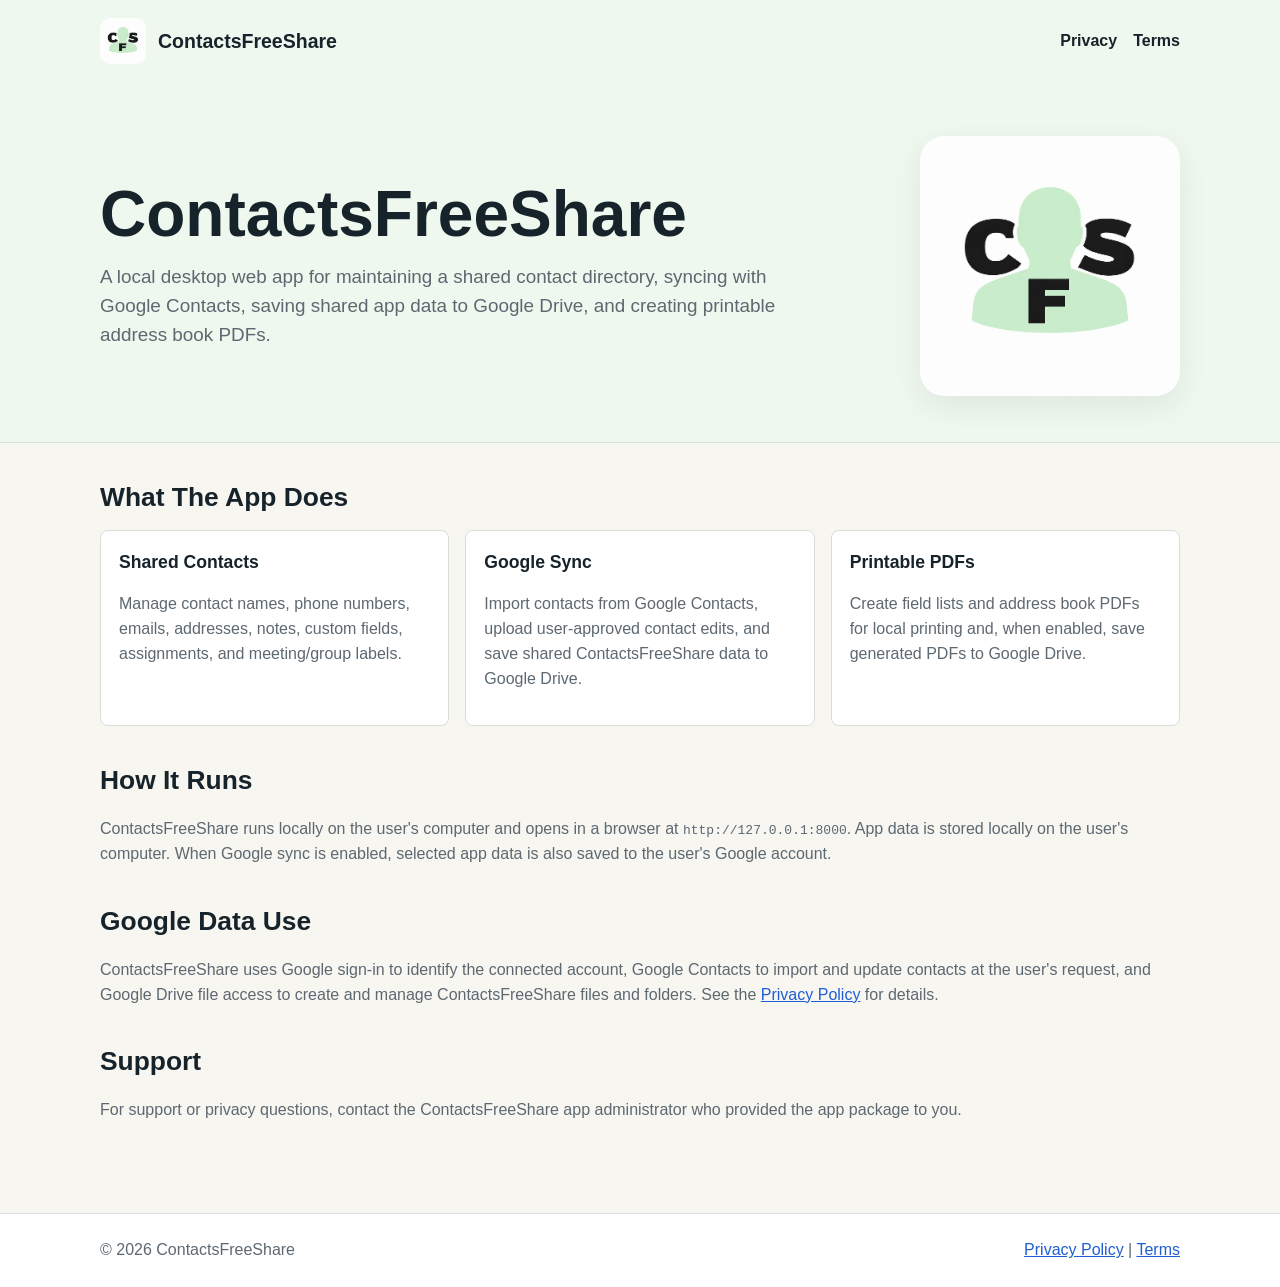
==== index.html @ a6696a9a "Create ContactsFreeShare public site" ====
<!doctype html>
<html lang="en">
  <head>
    <meta charset="utf-8">
    <meta name="viewport" content="width=device-width, initial-scale=1">
    <title>ContactsFreeShare</title>
    <meta name="description" content="ContactsFreeShare is a local desktop app for shared contact directories, Google Contacts sync, Google Drive shared app data, and printable address book PDFs.">
    <link rel="stylesheet" href="/assets/site.css">
  </head>
  <body>
    <header class="site-header">
      <nav class="site-nav" aria-label="Main navigation">
        <a class="brand" href="/">
          <img src="/assets/contactsfreeshare-icon.png" alt="ContactsFreeShare icon">
          <span>ContactsFreeShare</span>
        </a>
        <div class="nav-links">
          <a href="/privacy/">Privacy</a>
          <a href="/terms/">Terms</a>
        </div>
      </nav>
      <section class="hero">
        <div>
          <h1>ContactsFreeShare</h1>
          <p>
            A local desktop web app for maintaining a shared contact directory,
            syncing with Google Contacts, saving shared app data to Google Drive,
            and creating printable address book PDFs.
          </p>
        </div>
        <img class="hero-icon" src="/assets/contactsfreeshare-icon.png" alt="ContactsFreeShare app icon">
      </section>
    </header>

    <main>
      <section class="section">
        <h2>What The App Does</h2>
        <div class="grid">
          <article class="card">
            <h3>Shared Contacts</h3>
            <p>Manage contact names, phone numbers, emails, addresses, notes, custom fields, assignments, and meeting/group labels.</p>
          </article>
          <article class="card">
            <h3>Google Sync</h3>
            <p>Import contacts from Google Contacts, upload user-approved contact edits, and save shared ContactsFreeShare data to Google Drive.</p>
          </article>
          <article class="card">
            <h3>Printable PDFs</h3>
            <p>Create field lists and address book PDFs for local printing and, when enabled, save generated PDFs to Google Drive.</p>
          </article>
        </div>
      </section>

      <section class="section">
        <h2>How It Runs</h2>
        <p>
          ContactsFreeShare runs locally on the user's computer and opens in a browser at
          <code>http://127.0.0.1:8000</code>. App data is stored locally on the user's computer.
          When Google sync is enabled, selected app data is also saved to the user's Google account.
        </p>
      </section>

      <section class="section">
        <h2>Google Data Use</h2>
        <p>
          ContactsFreeShare uses Google sign-in to identify the connected account, Google Contacts
          to import and update contacts at the user's request, and Google Drive file access to create
          and manage ContactsFreeShare files and folders. See the <a href="/privacy/">Privacy Policy</a>
          for details.
        </p>
      </section>

      <section class="section">
        <h2>Support</h2>
        <p>
          For support or privacy questions, contact the ContactsFreeShare app administrator who provided
          the app package to you.
        </p>
      </section>
    </main>

    <footer class="site-footer">
      <div class="site-footer-inner">
        <span>&copy; 2026 ContactsFreeShare</span>
        <span><a href="/privacy/">Privacy Policy</a> | <a href="/terms/">Terms</a></span>
      </div>
    </footer>
  </body>
</html>
---- assets/site.css ----
:root {
  --ink: #17232a;
  --muted: #5d6870;
  --line: #d8ded8;
  --panel: #ffffff;
  --soft: #eff8ef;
  --accent: #1f6f43;
  --blue: #1f5ed7;
  --warn: #b63e2f;
}

* {
  box-sizing: border-box;
}

body {
  margin: 0;
  color: var(--ink);
  background: #f7f6f1;
  font-family: Arial, Helvetica, sans-serif;
  line-height: 1.55;
}

a {
  color: var(--blue);
}

.site-header {
  background: var(--soft);
  border-bottom: 1px solid var(--line);
}

.site-nav {
  width: min(1080px, calc(100% - 32px));
  margin: 0 auto;
  padding: 18px 0;
  display: flex;
  align-items: center;
  justify-content: space-between;
  gap: 18px;
}

.brand {
  display: flex;
  align-items: center;
  gap: 12px;
  color: var(--ink);
  text-decoration: none;
  font-weight: 800;
  font-size: 1.22rem;
}

.brand img {
  width: 46px;
  height: 46px;
  border-radius: 10px;
}

.nav-links {
  display: flex;
  gap: 16px;
  flex-wrap: wrap;
  font-weight: 700;
}

.nav-links a {
  color: var(--ink);
  text-decoration: none;
}

.hero {
  width: min(1080px, calc(100% - 32px));
  margin: 0 auto;
  padding: 54px 0 46px;
  display: grid;
  grid-template-columns: minmax(0, 1fr) 260px;
  align-items: center;
  gap: 40px;
}

.hero h1 {
  margin: 0 0 14px;
  font-size: clamp(2.1rem, 6vw, 4rem);
  line-height: 1.02;
}

.hero p {
  margin: 0;
  max-width: 720px;
  color: var(--muted);
  font-size: 1.18rem;
}

.hero-icon {
  width: 100%;
  max-width: 260px;
  border-radius: 24px;
  background: #fff;
  box-shadow: 0 10px 30px rgba(23, 35, 42, 0.08);
}

main {
  width: min(1080px, calc(100% - 32px));
  margin: 0 auto;
  padding: 34px 0 56px;
}

.section {
  margin-bottom: 34px;
}

.section h2 {
  margin: 0 0 12px;
  font-size: 1.65rem;
}

.grid {
  display: grid;
  grid-template-columns: repeat(3, minmax(0, 1fr));
  gap: 16px;
}

.card {
  background: var(--panel);
  border: 1px solid var(--line);
  border-radius: 8px;
  padding: 18px;
}

.card h3 {
  margin: 0 0 8px;
  font-size: 1.1rem;
}

.card p,
.section p,
.section li {
  color: var(--muted);
}

.policy-page {
  max-width: 860px;
}

.policy-page h1 {
  margin: 0 0 10px;
  font-size: 2.5rem;
  line-height: 1.08;
}

.policy-page h2 {
  margin-top: 30px;
}

.effective-date {
  color: var(--muted);
  font-weight: 700;
}

.notice {
  border-left: 4px solid var(--accent);
  background: #f0f8f1;
  padding: 14px 16px;
  border-radius: 6px;
}

.site-footer {
  border-top: 1px solid var(--line);
  padding: 24px 0;
  color: var(--muted);
  background: #fff;
}

.site-footer-inner {
  width: min(1080px, calc(100% - 32px));
  margin: 0 auto;
  display: flex;
  justify-content: space-between;
  gap: 14px;
  flex-wrap: wrap;
}

@media (max-width: 760px) {
  .site-nav,
  .site-footer-inner {
    align-items: flex-start;
    flex-direction: column;
  }

  .hero {
    grid-template-columns: 1fr;
    padding-top: 38px;
  }

  .hero-icon {
    max-width: 180px;
  }

  .grid {
    grid-template-columns: 1fr;
  }
}
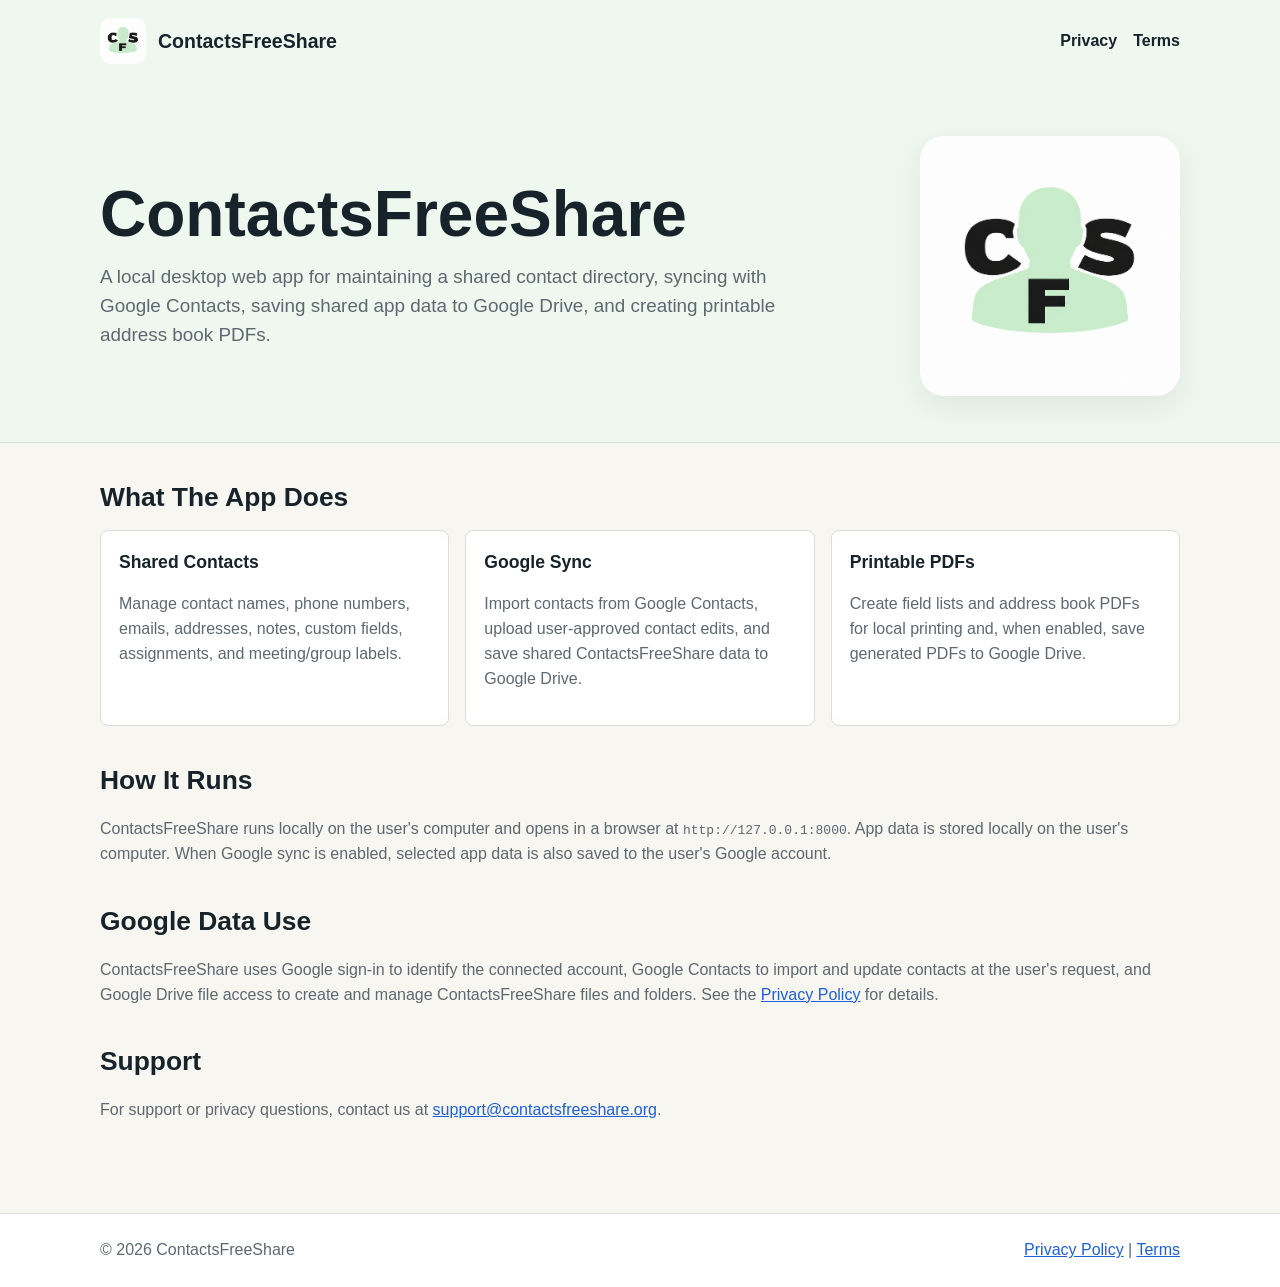
==== commit 5237a810: "Add support email to public site" ====
--- a/index.html
+++ b/index.html
@@ -73,8 +73,8 @@
       <section class="section">
         <h2>Support</h2>
         <p>
-          For support or privacy questions, contact the ContactsFreeShare app administrator who provided
-          the app package to you.
+          For support or privacy questions, contact us at
+          <a href="mailto:support@contactsfreeshare.org">support@contactsfreeshare.org</a>.
         </p>
       </section>
     </main>
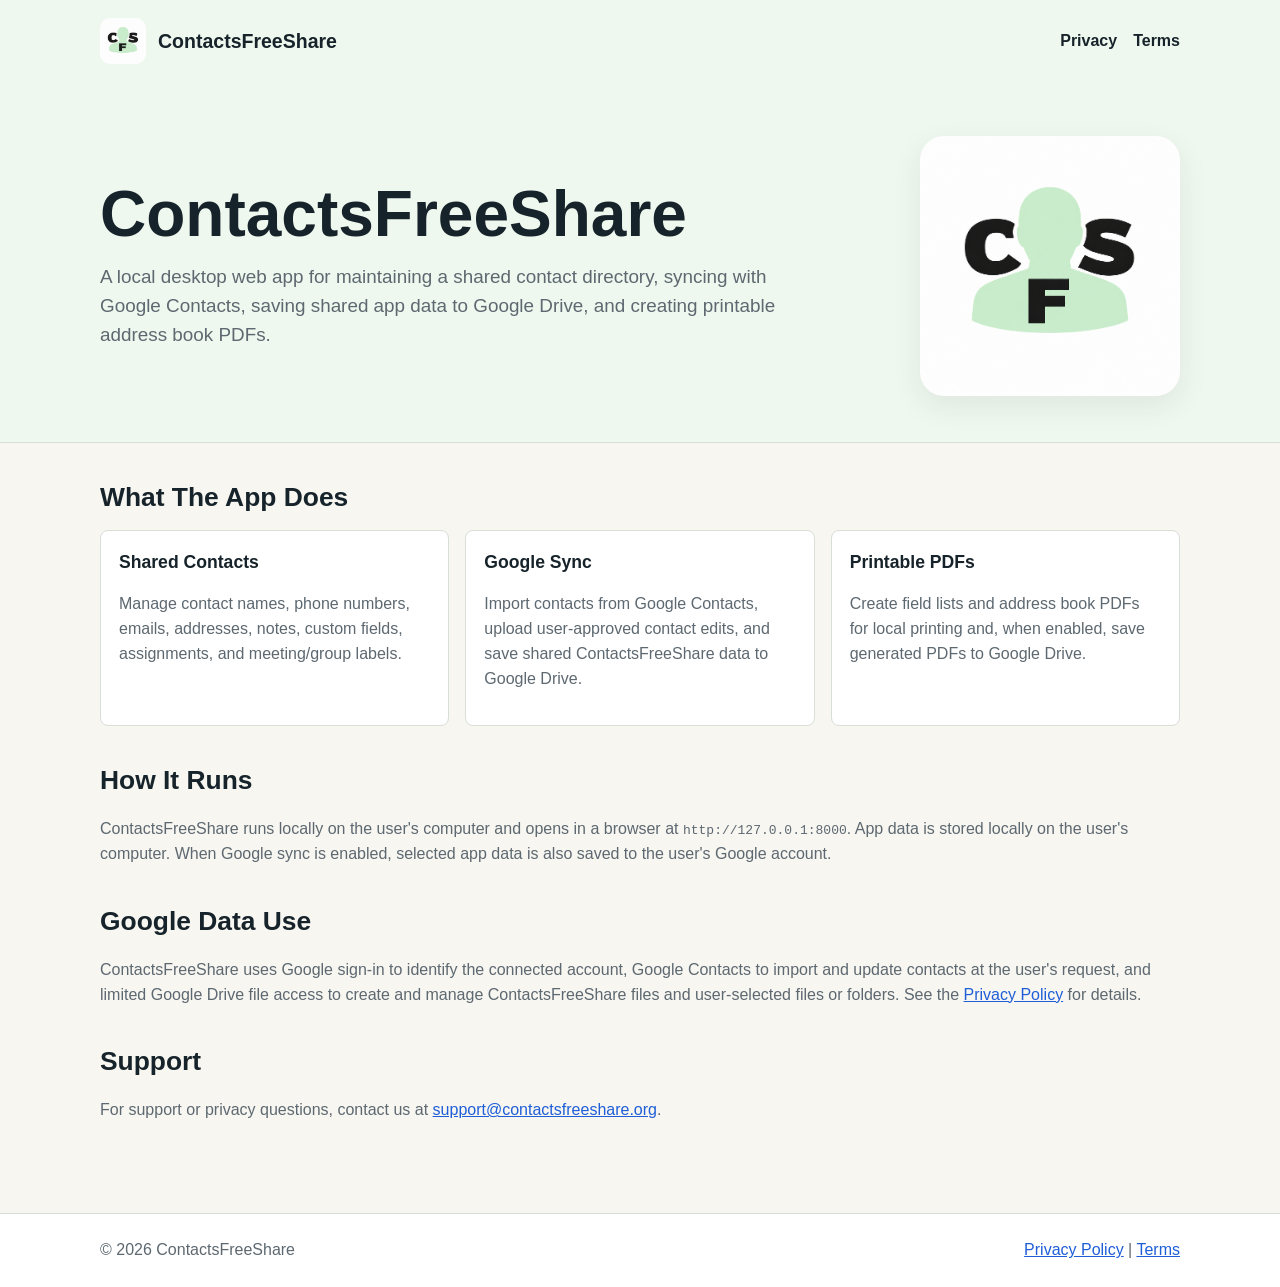
==== commit 44ea886f: "Update site for limited Drive file access" ====
--- a/index.html
+++ b/index.html
@@ -64,8 +64,8 @@
         <h2>Google Data Use</h2>
         <p>
           ContactsFreeShare uses Google sign-in to identify the connected account, Google Contacts
-          to import and update contacts at the user's request, and Google Drive file access to create
-          and manage ContactsFreeShare files and folders. See the <a href="/privacy/">Privacy Policy</a>
+          to import and update contacts at the user's request, and limited Google Drive file access to create
+          and manage ContactsFreeShare files and user-selected files or folders. See the <a href="/privacy/">Privacy Policy</a>
           for details.
         </p>
       </section>
